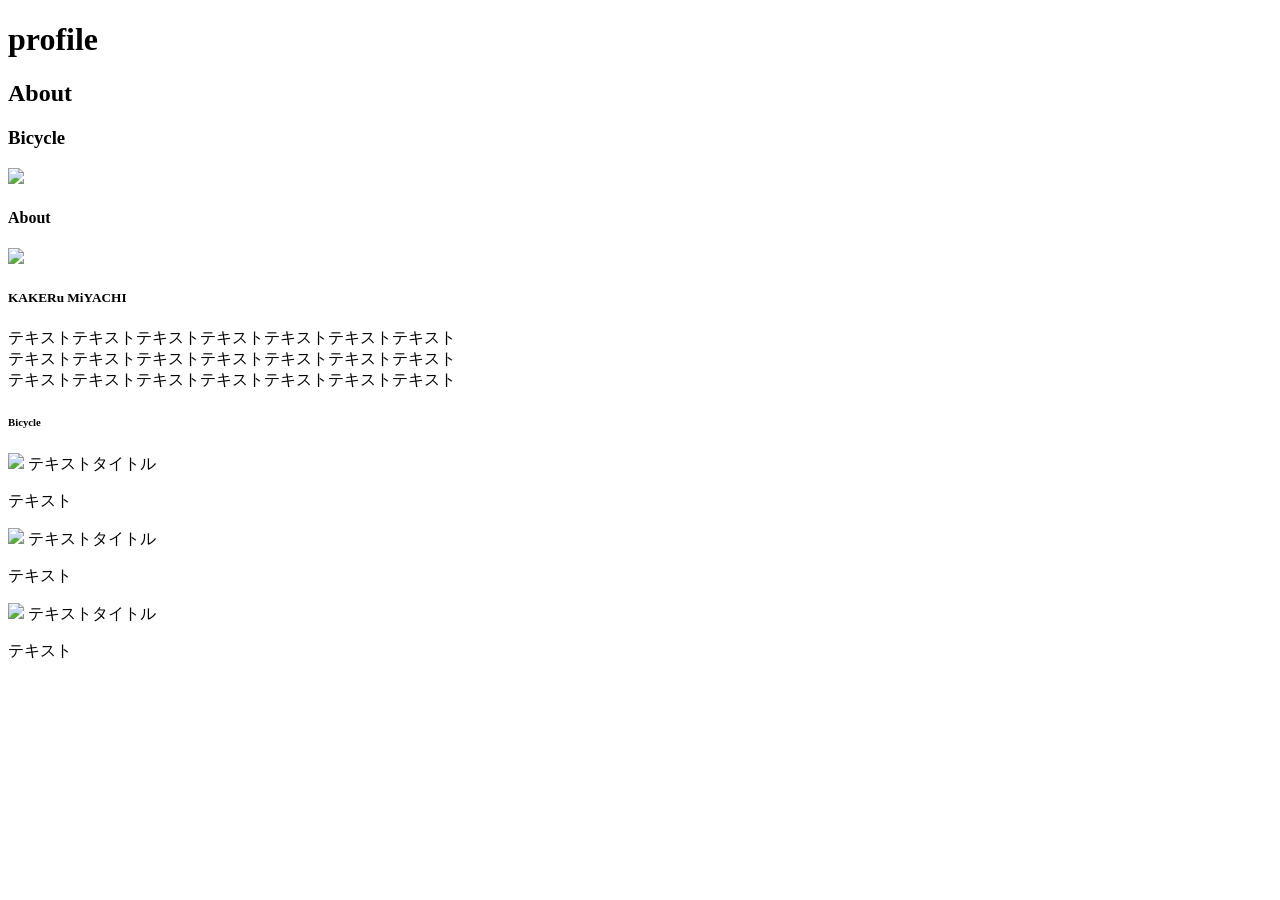
==== profile.html @ a37b31d8 "ページ作成" ====
<!doctype html>
<html lang="ja">
  <header>
    <meta charset="UTF-8" />
  </header>
</html>
<body>
  <h1>profile</h1>
  <h2>About</h2>
  <h3>Bicycle</h3>
  <img src="自転車の写真" />
  <h4>About</h4>
  <img src="人の写真" />
  <h5>KAKERu MiYACHI</h5>
  <p>
    テキストテキストテキストテキストテキストテキストテキスト<br />
    テキストテキストテキストテキストテキストテキストテキスト<br />
    テキストテキストテキストテキストテキストテキストテキスト
  </p>

  <h6>Bicycle</h6>
  <img src="写真" />
  <h7>テキストタイトル</h7>
  <p>テキスト</p>
  <img src="写真" />
  <h8>テキストタイトル</h8>
  <p>テキスト</p>
  <img src="写真" />
  <h9>テキストタイトル</h9>
  <p>テキスト</p>
</body>
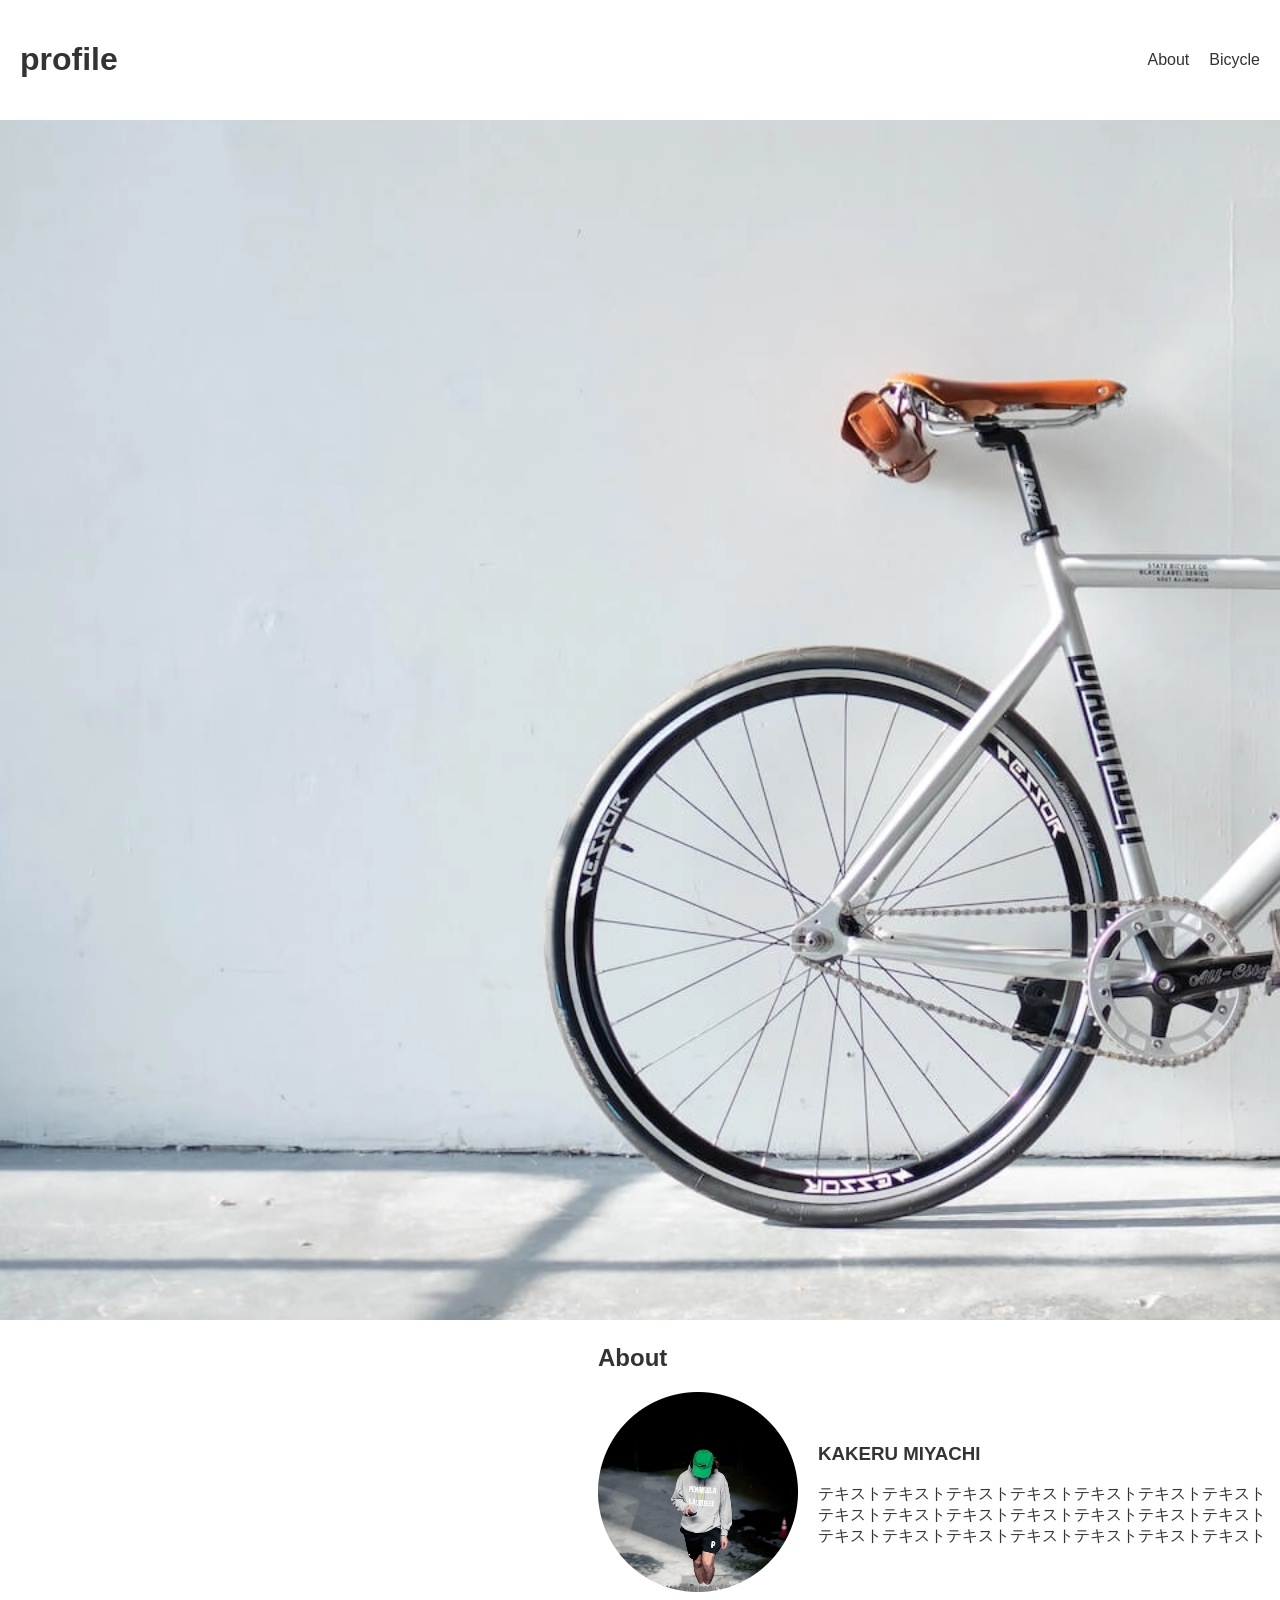
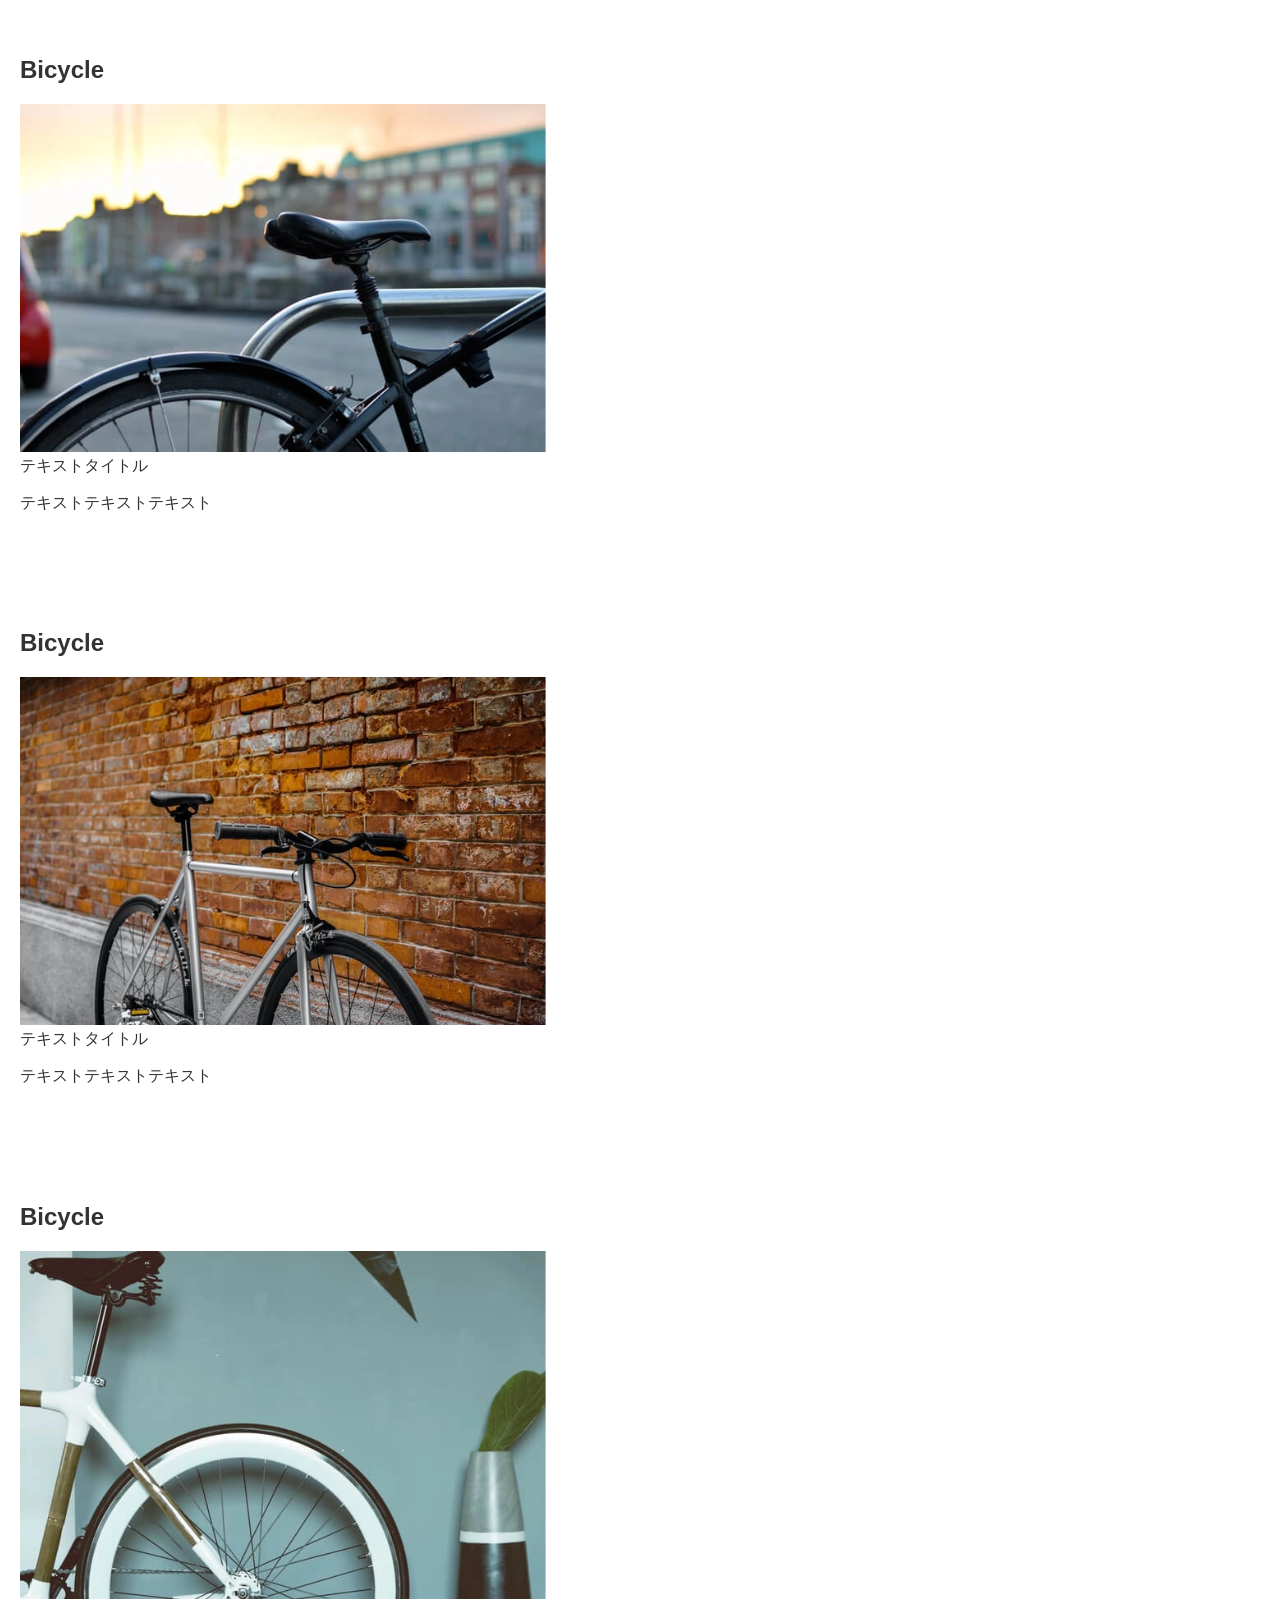
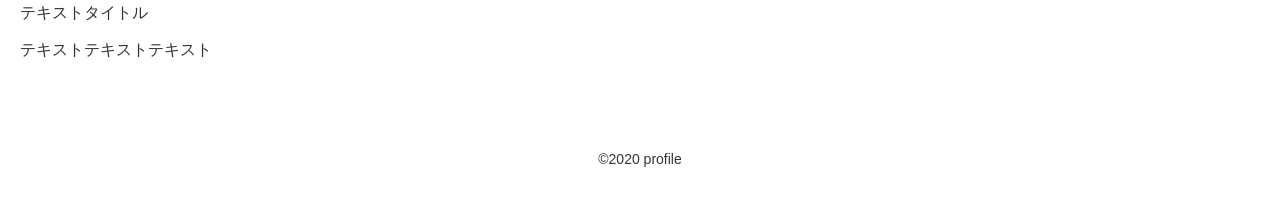
==== commit f746fe01: "変更" ====
--- a/profile.html
+++ b/profile.html
@@ -1,31 +1,64 @@
 <!doctype html>
 <html lang="ja">
-  <header>
+  <head>
     <meta charset="UTF-8" />
-  </header>
+    <meta name="viewport" content="width=device-width, initial-scale=1.0" />
+    <title>Profile サイト</title>
+    <link rel="stylesheet" href="./style.css" />
+  </head>
+  <body>
+    <header class="header">
+      <h1 class="header__title">profile</h1>
+      <nav class="header__nav">
+        <ul class="header__nav-list">
+          <li class="header__nav-item">
+            <a href="" class="header__nav-link">About</a>
+          </li>
+          <li class="header__nav-item">
+            <a href="" class="header__nav-link">Bicycle</a>
+          </li>
+        </ul>
+      </nav>
+    </header>
+    <main>
+      <div class="mv">
+        <img src="./images/mv.png" alt="自転車の写真" />
+      </div>
+      <section class="about">
+        <h2 class="about__title">About</h2>
+        <div class="about__content">
+          <div class="about__content-img">
+            <img src="./images/about.png" alt="人の写真" />
+          </div>
+          <div class="about__content-description">
+            <h3 class="about__content-title">KAKERU MIYACHI</h3>
+            <p class="about__content-text">
+              テキストテキストテキストテキストテキストテキストテキスト<br />
+              テキストテキストテキストテキストテキストテキストテキスト<br />
+              テキストテキストテキストテキストテキストテキストテキスト
+            </p>
+          </div>
+        </div>
+      </section>
+      <section class="bicycle">
+        <h2 class="bicycle__ttitle">Bicycle</h2>
+        <img src="./images/bicycle1@2x.png" alt="自転車の写真" />
+        <div class="bicycle__text title">テキストタイトル</div>
+        <p class="bicycle__content">テキストテキストテキスト</p>
+      </section>
+      <section class="bicycle">
+        <h2 class="bicycle__ttitle">Bicycle</h2>
+        <img src="./images/bicycle2@2x.png" alt="自転車の写真" />
+        <div class="bicycle__text title">テキストタイトル</div>
+        <p class="bicycle__content">テキストテキストテキスト</p>
+      </section>
+      <section class="bicycle">
+        <h2 class="bicycle__ttitle">Bicycle</h2>
+        <img src="./images/bicycle3@2x.png" alt="自転車の写真" />
+        <div class="bicycle__text title">テキストタイトル</div>
+        <p class="bicycle__content">テキストテキストテキスト</p>
+      </section>
+    </main>
+    <footer><p>&copy;2020 profile</p></footer>
+  </body>
 </html>
-<body>
-  <h1>profile</h1>
-  <h2>About</h2>
-  <h3>Bicycle</h3>
-  <img src="自転車の写真" />
-  <h4>About</h4>
-  <img src="人の写真" />
-  <h5>KAKERu MiYACHI</h5>
-  <p>
-    テキストテキストテキストテキストテキストテキストテキスト<br />
-    テキストテキストテキストテキストテキストテキストテキスト<br />
-    テキストテキストテキストテキストテキストテキストテキスト
-  </p>
-
-  <h6>Bicycle</h6>
-  <img src="写真" />
-  <h7>テキストタイトル</h7>
-  <p>テキスト</p>
-  <img src="写真" />
-  <h8>テキストタイトル</h8>
-  <p>テキスト</p>
-  <img src="写真" />
-  <h9>テキストタイトル</h9>
-  <p>テキスト</p>
-</body>
--- a/style.css
+++ b/style.css
@@ -0,0 +1,72 @@
+body {
+  margin: 0;
+  font-family: sans-serif;
+  height: 1537px;
+  width: 1280px;
+  color: #333;
+}
+
+.aboutimage {
+  text-align: center;
+  width: 1280px;
+  height: 600px;
+}
+
+/* ヘッダー */
+.header {
+  display: flex;
+  justify-content: space-between;
+  align-items: center;
+  padding: 20px;
+}
+
+.header__nav-list {
+  display: flex;
+  list-style: none;
+  margin: 0;
+  padding: 0;
+}
+
+.header__nav-item {
+  margin-left: 20px;
+}
+
+.header__nav-link {
+  text-decoration: none;
+  color: #333;
+}
+
+/* メインビジュアル */
+.mv {
+  width: 100%;
+}
+
+/* Aboutセクション */
+.about {
+  margin: auto;
+  width: 1280px;
+  margin: 0px 598px;
+}
+
+.about__content {
+  display: flex;
+  align-items: center;
+  gap: 20px;
+}
+
+.about__content-img {
+}
+
+.about__content-description {
+}
+
+.bicycle {
+  padding: 40px 20px;
+}
+
+/* フッター */
+footer {
+  text-align: center;
+  padding: 20px;
+  font-size: 14px;
+}
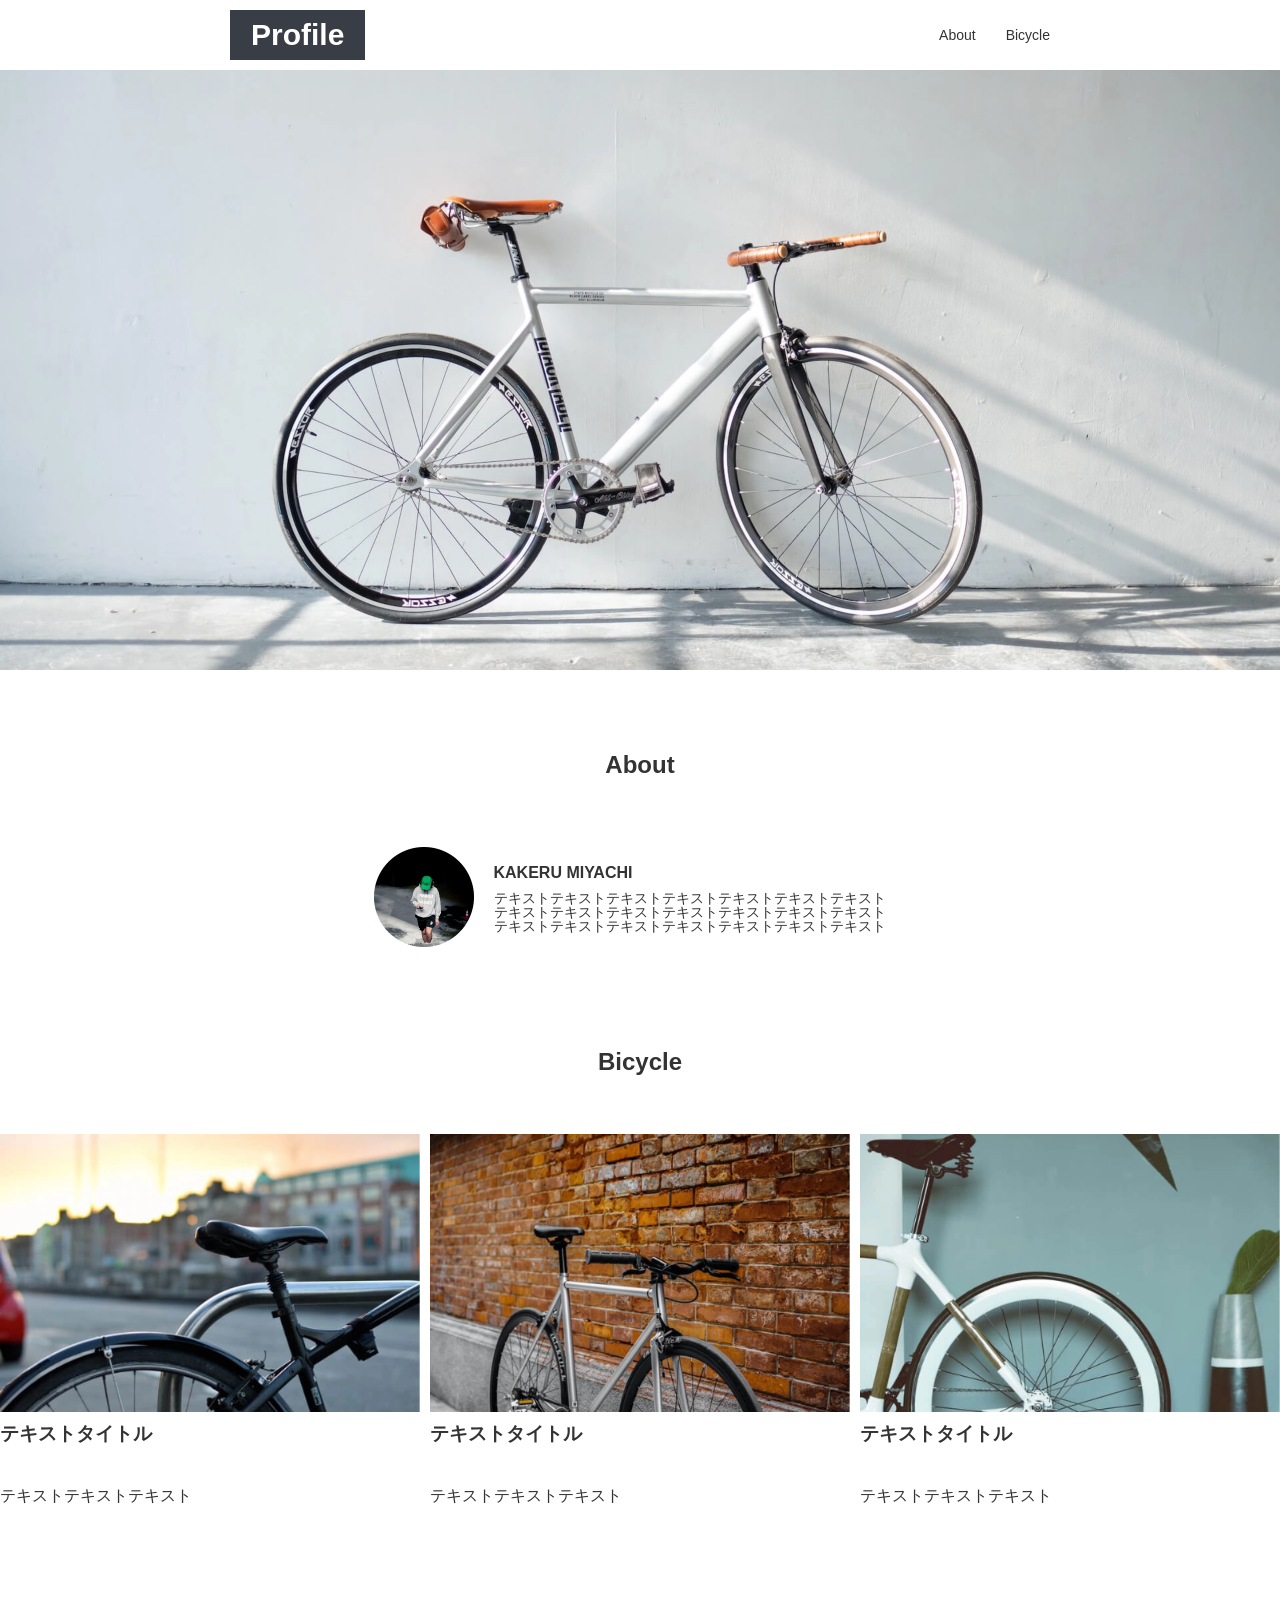
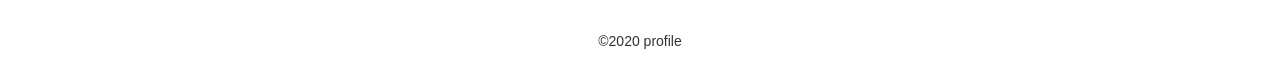
==== commit 9d95a35b: "css追加" ====
--- a/profile.html
+++ b/profile.html
@@ -8,7 +8,7 @@
   </head>
   <body>
     <header class="header">
-      <h1 class="header__title">profile</h1>
+      <h1 class="header__title">Profile</h1>
       <nav class="header__nav">
         <ul class="header__nav-list">
           <li class="header__nav-item">
@@ -22,7 +22,7 @@
     </header>
     <main>
       <div class="mv">
-        <img src="./images/mv.png" alt="自転車の写真" />
+        <img class="mv__img" src="./images/mv.png" alt="自転車の写真" />
       </div>
       <section class="about">
         <h2 class="about__title">About</h2>
@@ -40,13 +40,41 @@
           </div>
         </div>
       </section>
+
       <section class="bicycle">
         <h2 class="bicycle__ttitle">Bicycle</h2>
-        <img src="./images/bicycle1@2x.png" alt="自転車の写真" />
-        <div class="bicycle__text title">テキストタイトル</div>
-        <p class="bicycle__content">テキストテキストテキスト</p>
+        <ul class="bicycle__list">
+          <li class="bicycle__list-item">
+            <img
+              class="bicycle__list-img"
+              src="./images/bicycle1@2x.png"
+              alt="自転車の写真"
+            />
+            <h3 class="bicycle__list-title">テキストタイトル</h3>
+            <p class="bicycle__list-text">テキストテキストテキスト</p>
+          </li>
+          <li class="bicycle__list-item">
+            <img
+              class="bicycle__list-img"
+              src="./images/bicycle2@2x.png"
+              alt="自転車の写真"
+            />
+            <h3 class="bicycle__list-title">テキストタイトル</h3>
+            <p class="bicycle__list-text">テキストテキストテキスト</p>
+          </li>
+          <li class="bicycle__list-item">
+            <img
+              class="bicycle__list-img"
+              src="./images/bicycle3@2x.png"
+              alt="自転車の写真"
+            />
+            <h3 class="bicycle__list-title">テキストタイトル</h3>
+            <p class="bicycle__list-text">テキストテキストテキスト</p>
+          </li>
+        </ul>
       </section>
-      <section class="bicycle">
+
+      <!-- <section class="bicycle">
         <h2 class="bicycle__ttitle">Bicycle</h2>
         <img src="./images/bicycle2@2x.png" alt="自転車の写真" />
         <div class="bicycle__text title">テキストタイトル</div>
@@ -57,8 +85,10 @@
         <img src="./images/bicycle3@2x.png" alt="自転車の写真" />
         <div class="bicycle__text title">テキストタイトル</div>
         <p class="bicycle__content">テキストテキストテキスト</p>
-      </section>
+      </section> -->
     </main>
-    <footer><p>&copy;2020 profile</p></footer>
+    <footer class="footer">
+      <p class="footer__text">&copy;2020 profile</p>
+    </footer>
   </body>
 </html>
--- a/style.css
+++ b/style.css
@@ -1,39 +1,59 @@
+body,
+div,
+h1,
+h2,
+h3,
+p,
+ul,
+li {
+  margin: 0;
+  padding: 0;
+  line-height: 1;
+}
+
+img {
+  width: 100%;
+}
+
 body {
-  margin: 0;
-  font-family: sans-serif;
-  height: 1537px;
-  width: 1280px;
+  font-family: Meiryo, sans-serif;
+  max-width: 1280px;
+  width: 100%;
+  margin: auto;
   color: #333;
 }
 
-.aboutimage {
+/* .aboutimage {
   text-align: center;
   width: 1280px;
   height: 600px;
-}
+} */
 
 /* ヘッダー */
 .header {
   display: flex;
   justify-content: space-between;
   align-items: center;
-  padding: 20px;
+  padding: 10px 230px;
+}
+
+.header__title {
+  font-size: 30px;
+  color: #fff;
+  background-color: #393e46;
+  padding: 10px 21px;
 }
 
 .header__nav-list {
   display: flex;
+  gap: 30px;
   list-style: none;
-  margin: 0;
-  padding: 0;
-}
-
-.header__nav-item {
-  margin-left: 20px;
 }
 
 .header__nav-link {
   text-decoration: none;
   color: #333;
+  font-size: 14px;
 }
 
 /* メインビジュアル */
@@ -41,32 +61,61 @@
   width: 100%;
 }
 
+.mv__img {
+  width: 100%;
+}
+
 /* Aboutセクション */
 .about {
-  margin: auto;
-  width: 1280px;
-  margin: 0px 598px;
+  /* margin: auto;
+  width: 1280px; */
+  width: 533px;
+  margin: 80px auto 0;
+}
+
+.about__title {
+  text-align: center;
 }
 
 .about__content {
   display: flex;
   align-items: center;
   gap: 20px;
+  margin-top: 70px;
 }
 
 .about__content-img {
+  width: 100px;
 }
 
-.about__content-description {
+.about__content-title {
+  font-size: 16px;
 }
 
-.bicycle {
-  padding: 40px 20px;
+.about__content-text {
+  margin-top: 10px;
+  font-size: 14px;
 }
-
+.bicycle__ttitle {
+  text-align: center;
+  margin-top: 100px;
+}
+.bicycle__list {
+  display: flex;
+  gap: 10px;
+  margin-top: 60px;
+  list-style: none;
+}
+.bicycle__list-title {
+  margin-top: 10px;
+}
+.bicycle__list-text {
+  margin-top: 44px;
+}
 /* フッター */
 footer {
   text-align: center;
   padding: 20px;
   font-size: 14px;
+  margin-top: 110px;
 }
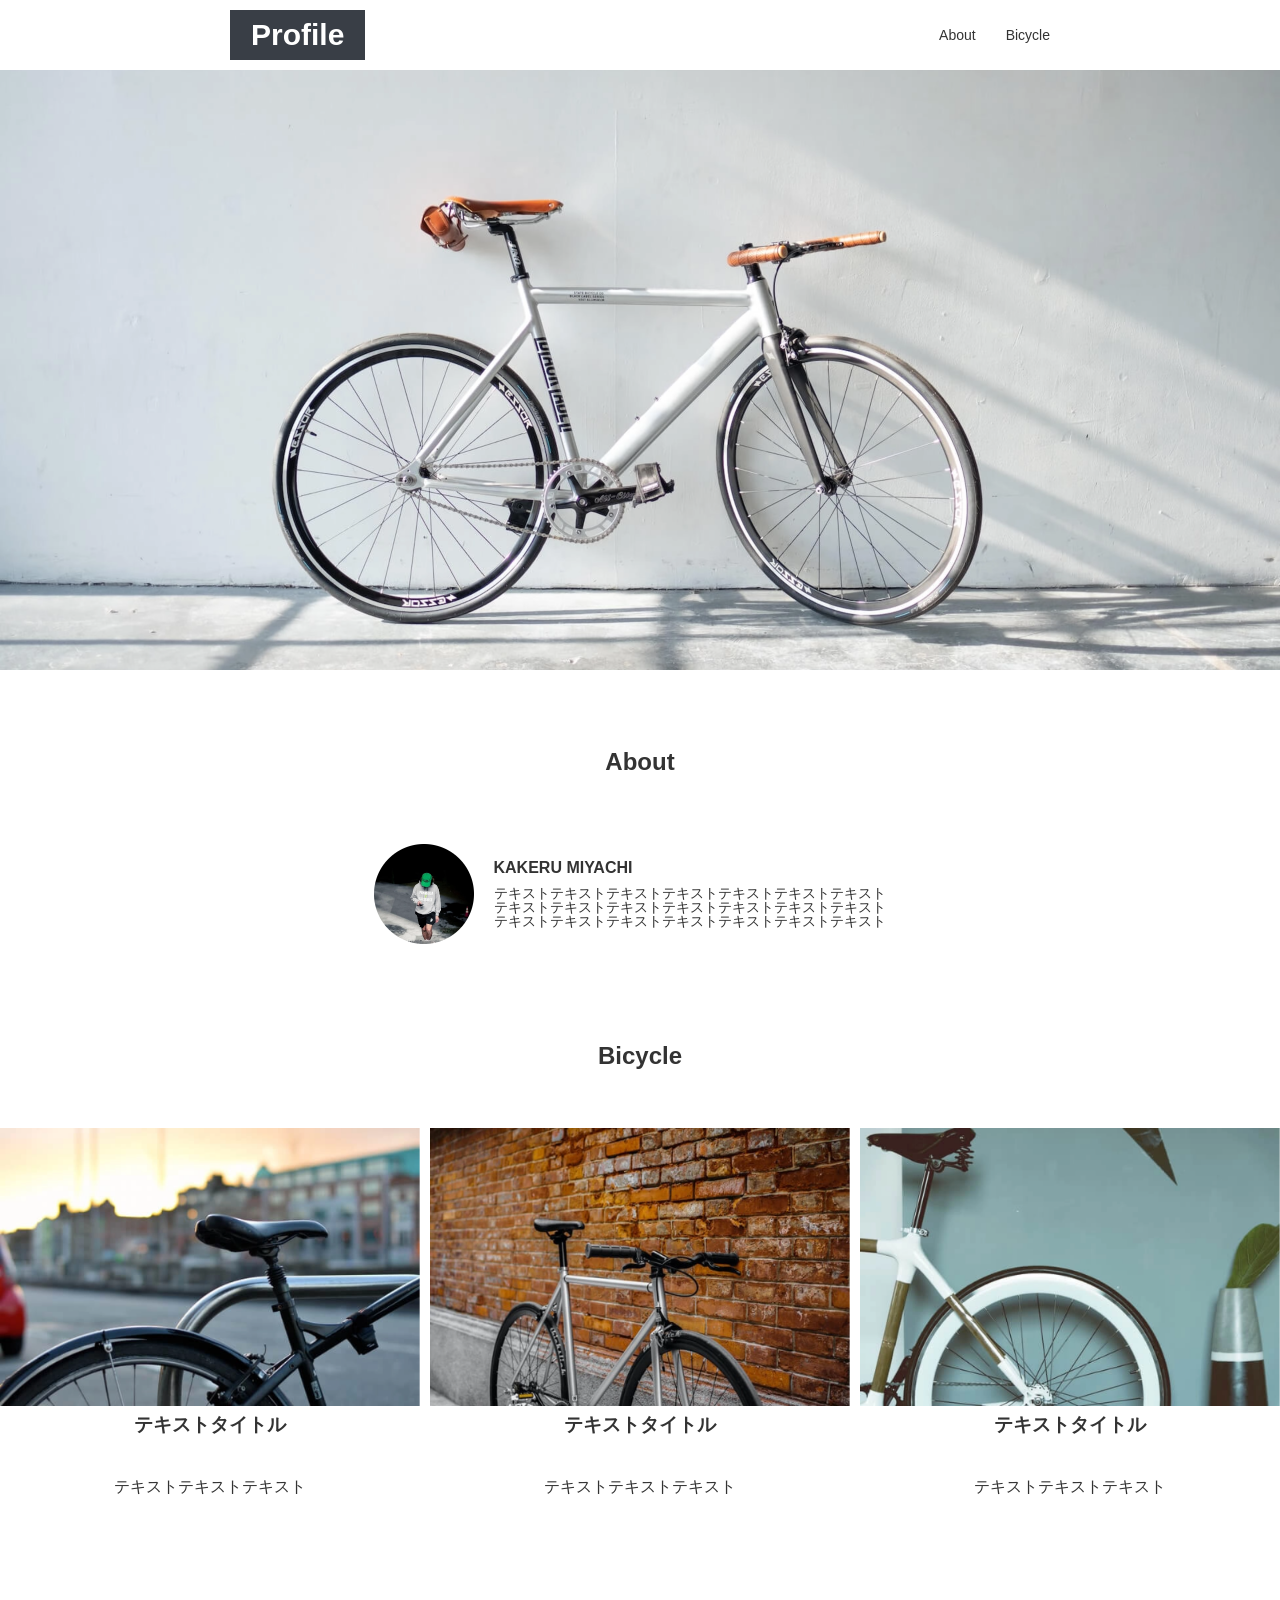
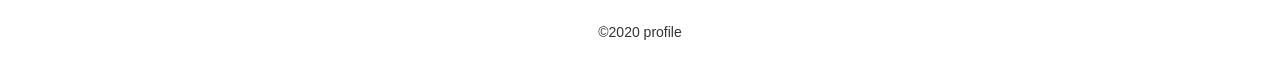
==== commit a3927f8a: "修正" ====
--- a/profile.html
+++ b/profile.html
@@ -22,13 +22,23 @@
     </header>
     <main>
       <div class="mv">
-        <img class="mv__img" src="./images/mv.png" alt="自転車の写真" />
+        <img class="mv__img is-pc" src="./images/mv.png" alt="自転車の写真" />
+        <img class="mv__img is-sp" src="./images/mv.png" alt="自転車の写真" />
       </div>
       <section class="about">
         <h2 class="about__title">About</h2>
         <div class="about__content">
           <div class="about__content-img">
-            <img src="./images/about.png" alt="人の写真" />
+            <img
+              class="mv__img is-pc"
+              src="./images/about.png"
+              alt="人の写真"
+            />
+            <img
+              class="mv__img is-sp"
+              src="./images/about.png"
+              alt="人の写真"
+            />
           </div>
           <div class="about__content-description">
             <h3 class="about__content-title">KAKERU MIYACHI</h3>
@@ -46,7 +56,12 @@
         <ul class="bicycle__list">
           <li class="bicycle__list-item">
             <img
-              class="bicycle__list-img"
+              class="mv__img is-pc"
+              src="./images/bicycle1@2x.png"
+              alt="自転車の写真"
+            />
+            <img
+              class="mv__img is-sp"
               src="./images/bicycle1@2x.png"
               alt="自転車の写真"
             />
@@ -55,7 +70,12 @@
           </li>
           <li class="bicycle__list-item">
             <img
-              class="bicycle__list-img"
+              class="mv__img is-pc"
+              src="./images/bicycle2@2x.png"
+              alt="自転車の写真"
+            />
+            <img
+              class="mv__img is-sp"
               src="./images/bicycle2@2x.png"
               alt="自転車の写真"
             />
@@ -64,28 +84,21 @@
           </li>
           <li class="bicycle__list-item">
             <img
-              class="bicycle__list-img"
+              class="mv__img is-pc"
               src="./images/bicycle3@2x.png"
               alt="自転車の写真"
             />
+            <img
+              class="mv__img is-sp"
+              src="./images/bicycle3@2x.png"
+              alt="自転車の写真"
+            />
+
             <h3 class="bicycle__list-title">テキストタイトル</h3>
             <p class="bicycle__list-text">テキストテキストテキスト</p>
           </li>
         </ul>
       </section>
-
-      <!-- <section class="bicycle">
-        <h2 class="bicycle__ttitle">Bicycle</h2>
-        <img src="./images/bicycle2@2x.png" alt="自転車の写真" />
-        <div class="bicycle__text title">テキストタイトル</div>
-        <p class="bicycle__content">テキストテキストテキスト</p>
-      </section>
-      <section class="bicycle">
-        <h2 class="bicycle__ttitle">Bicycle</h2>
-        <img src="./images/bicycle3@2x.png" alt="自転車の写真" />
-        <div class="bicycle__text title">テキストタイトル</div>
-        <p class="bicycle__content">テキストテキストテキスト</p>
-      </section> -->
     </main>
     <footer class="footer">
       <p class="footer__text">&copy;2020 profile</p>
--- a/style.css
+++ b/style.css
@@ -108,9 +108,11 @@
 }
 .bicycle__list-title {
   margin-top: 10px;
+  text-align: center;
 }
 .bicycle__list-text {
   margin-top: 44px;
+  text-align: center;
 }
 /* フッター */
 footer {
@@ -119,3 +121,88 @@
   font-size: 14px;
   margin-top: 110px;
 }
+
+.is-pc {
+  display: block;
+}
+.is-sp {
+  display: none;
+}
+/* メディアクエリの書き方（レスポンシブ対応） */
+@media screen and (min-width: 461px) and (max-width: 960px) {
+}
+/* 461px ~ 960px */
+
+@media screen and (max-width: 460px) {
+}
+/* 0 ~ 460px */
+
+@media screen and (max-width: 768px) {
+  .is-pc {
+    display: none;
+  }
+  .is-sp {
+    display: block;
+  }
+  .header {
+    padding: 10px;
+  }
+
+  .header__title {
+    font-size: 20px;
+  }
+
+  .mv {
+    width: 100%;
+    height: 600px;
+  }
+
+  .mv__img {
+    width: 100%;
+    height: 100%;
+    object-fit: cover;
+  }
+  /*about*/
+  .about {
+    width: 100%;
+  }
+  .about__title {
+    text-align: center;
+  }
+  .about__content-img {
+    width: 100px;
+    margin: auto;
+  }
+  .about__content-title {
+    font-size: 16px;
+  }
+
+  .about__content-text {
+    font-size: 14px;
+    margin-top: 10px 29px 0px 15px;
+    font-size: 14px;
+  }
+  .bicycle__ttitle {
+    text-align: center;
+    margin-top: 100px;
+  }
+  .bicycle__list {
+    flex-direction: column;
+    margin: 60px 15px 0px 15px;
+    list-style: none;
+  }
+  .bicycle__list-title {
+    margin-top: 10px;
+    text-align: center;
+  }
+  .bicycle__list-text {
+    margin-top: 10px;
+    text-align: center;
+  }
+  /* フッター */
+  footer {
+    text-align: center;
+    font-size: 10px;
+    margin-top: 175px;
+  }
+}
